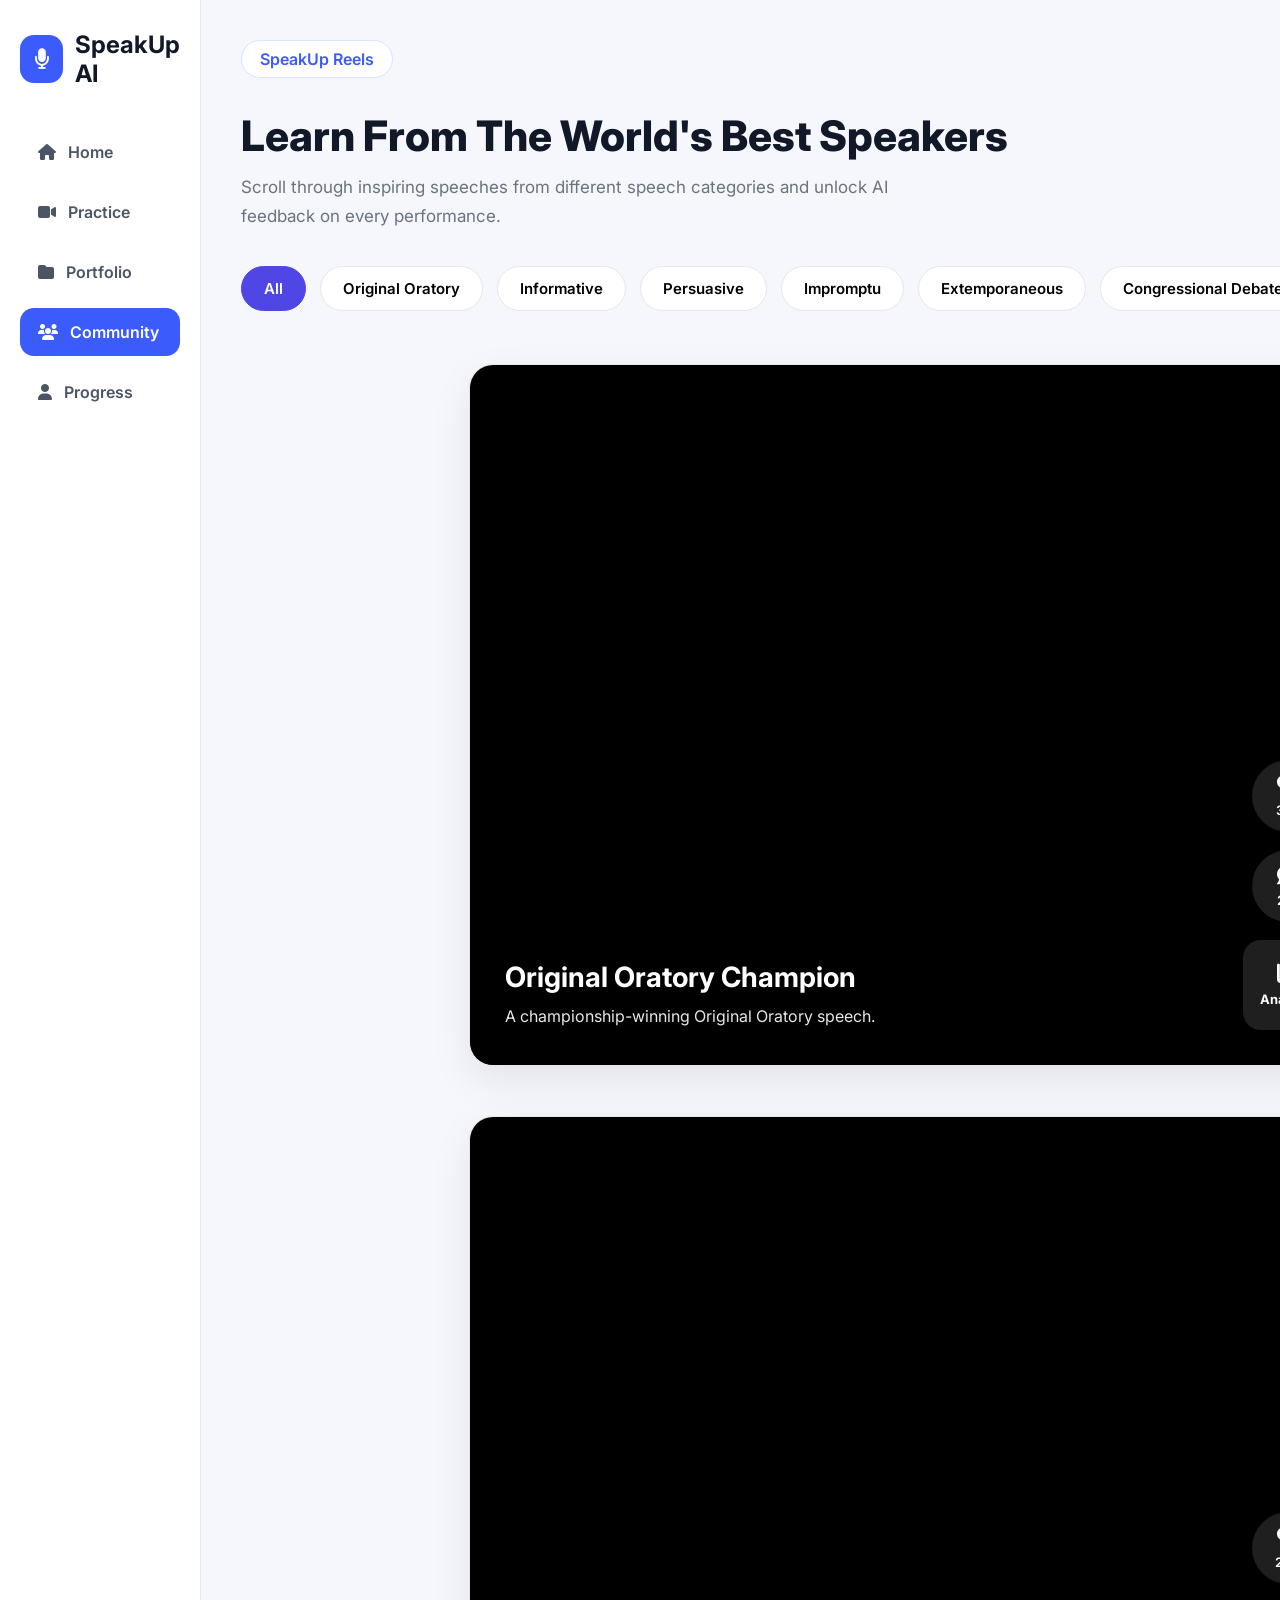
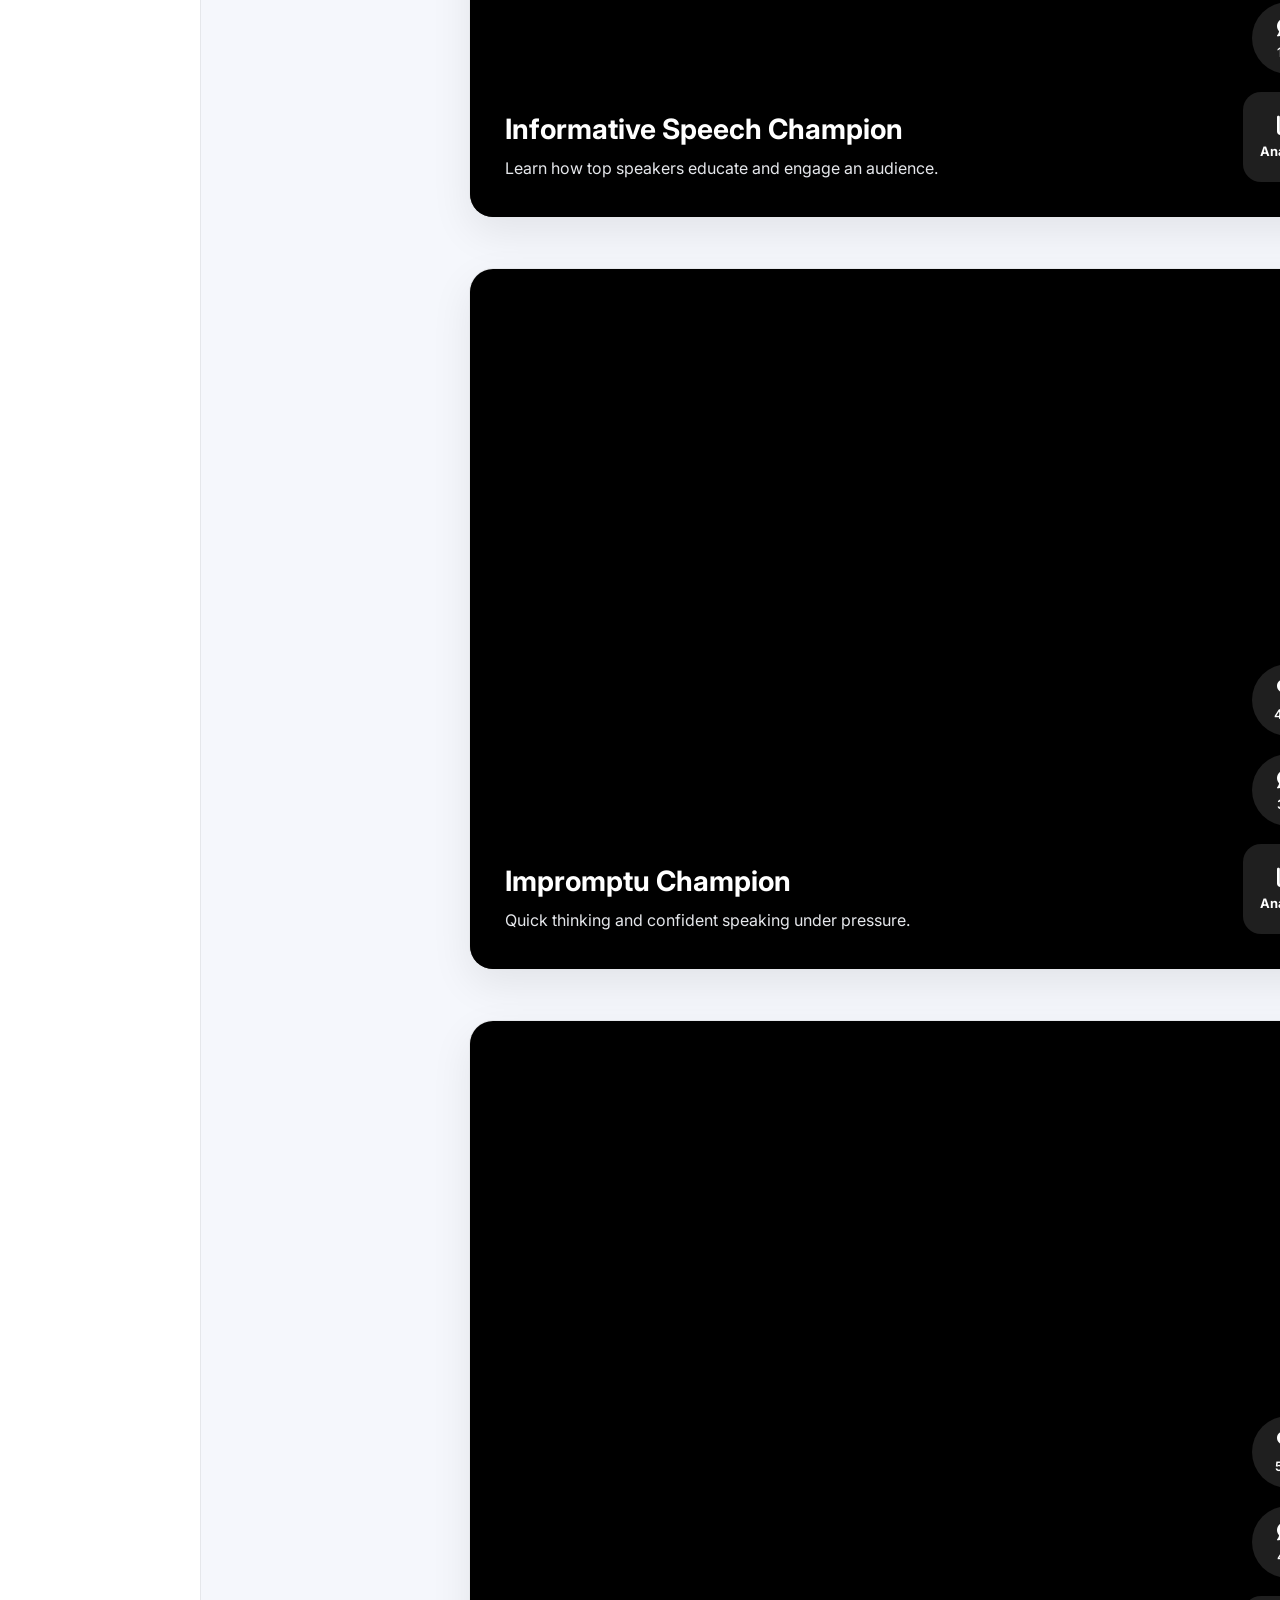
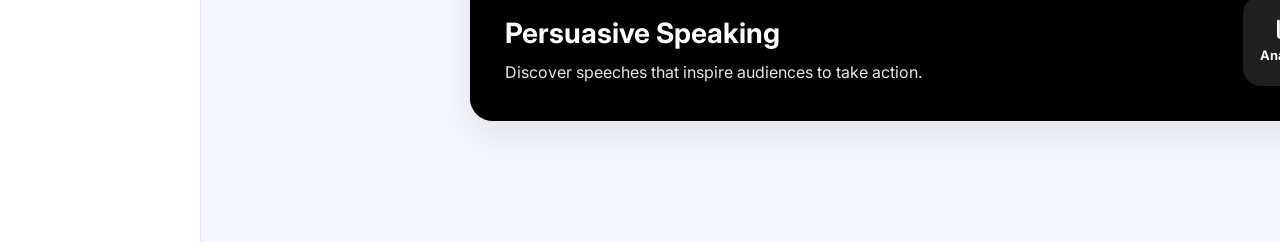
==== Frontend/html-files/community.html @ bd35ab22 "Update ImPromptu without large video files" ====
<!DOCTYPE html>
<html lang="en">

<head>

    <meta charset="UTF-8">

    <meta name="viewport"
          content="width=device-width, initial-scale=1.0">

    <title>SpeakUp AI | Community</title>

    <!-- Main CSS -->
    <link rel="stylesheet"
          href="../css files(Design)/style.css">

    <!-- Community CSS -->
    <link rel="stylesheet"
          href="../css files(Design)/community.css">

    <!-- Google Font -->
    <link href="https://fonts.googleapis.com/css2?family=Inter:wght@300;400;500;600;700;800&display=swap"
          rel="stylesheet">

    <!-- Font Awesome -->
    <link rel="stylesheet"
          href="https://cdnjs.cloudflare.com/ajax/libs/font-awesome/6.5.2/css/all.min.css">

</head>

<body>

<div class="container">

<!-- =====================================
SIDEBAR
===================================== -->

<aside class="sidebar">

    <div class="logo">

        <i class="fa-solid fa-microphone"></i>

        <h2>SpeakUp AI</h2>

    </div>

    <nav>

        <a href="index.html">

            <i class="fa-solid fa-house"></i>

            Home

        </a>

        <a href="practice.html">

            <i class="fa-solid fa-video"></i>

            Practice

        </a>

        <a href="portfolio.html">

            <i class="fa-solid fa-folder"></i>

            Portfolio

        </a>

        <a class="active"
           href="community.html">

            <i class="fa-solid fa-users"></i>

            Community

        </a>

        <a href="progress.html">

            <i class="fa-solid fa-user"></i>

            Progress

        </a>

    </nav>

</aside>

<!-- =====================================
MAIN CONTENT
===================================== -->

<main class="main">

<section class="community-header">

    <span class="badge">

        SpeakUp Reels

    </span>

    <h1>

        Learn From The World's Best Speakers

    </h1>

    <p>

        Scroll through inspiring speeches from different
        speech categories and unlock AI feedback on every
        performance.

    </p>

</section>

<!-- =====================================
CATEGORY BAR
===================================== -->

<div class="category-bar">

<button class="category active">

    All

</button>

<button class="category">

    Original Oratory

</button>

<button class="category">

    Informative

</button>

<button class="category">

    Persuasive

</button>

<button class="category">

    Impromptu

</button>

<button class="category">

    Extemporaneous

</button>

<button class="category">

    Congressional Debate

</button>

<button class="category">

    TED Talks

</button>

<button class="category">

    Toastmasters

</button>

</div>

<!-- =====================================
REELS CONTAINER
===================================== -->

<section class="reels-feed">

<!-- =====================================
REEL 1
===================================== -->

<div class="reel-card">

<div class="video-container">

<iframe

id="speechVideo"

src=""

title="Speech Video"

allowfullscreen>

</iframe>

</div>

<div class="reel-overlay">

<div class="speaker-info">

<h2>

Original Oratory Champion

</h2>

<p>

A championship-winning Original Oratory speech.

</p>

</div>

<div class="reel-actions">

<button class="action-btn">

<i class="fa-solid fa-heart"></i>

<span>3.1k</span>

</button>

<button class="action-btn">

<i class="fa-solid fa-comment"></i>

<span>241</span>

</button>

<button class="action-btn analysis-btn">

<i class="fa-solid fa-chart-line"></i>

Analysis

</button>

</div>

</div>

</div>

        <!-- =====================================
             REEL 2 - INFORMATIVE
        ====================================== -->

        <div class="reel-card">

            <div class="video-container">

                <iframe
                    src=""
                    title="Informative Speech"
                    allowfullscreen>
                </iframe>

            </div>

            <div class="reel-overlay">

                <div class="speaker-info">

                    <h2>Informative Speech Champion</h2>

                    <p>Learn how top speakers educate and engage an audience.</p>

                </div>

                <div class="reel-actions">

                    <button class="action-btn">
                        <i class="fa-solid fa-heart"></i>
                        <span>2.8k</span>
                    </button>

                    <button class="action-btn">
                        <i class="fa-solid fa-comment"></i>
                        <span>198</span>
                    </button>

                    <button class="action-btn analysis-btn">
                        <i class="fa-solid fa-chart-line"></i>
                        Analysis
                    </button>

                </div>

            </div>

        </div>



        <!-- =====================================
             REEL 3 - IMPROMPTU
        ====================================== -->

        <div class="reel-card">

            <div class="video-container">

                <iframe
                    src=""
                    title="Impromptu Speech"
                    allowfullscreen>
                </iframe>

            </div>

            <div class="reel-overlay">

                <div class="speaker-info">

                    <h2>Impromptu Champion</h2>

                    <p>Quick thinking and confident speaking under pressure.</p>

                </div>

                <div class="reel-actions">

                    <button class="action-btn">
                        <i class="fa-solid fa-heart"></i>
                        <span>4.4k</span>
                    </button>

                    <button class="action-btn">
                        <i class="fa-solid fa-comment"></i>
                        <span>327</span>
                    </button>

                    <button class="action-btn analysis-btn">
                        <i class="fa-solid fa-chart-line"></i>
                        Analysis
                    </button>

                </div>

            </div>

        </div>



        <!-- =====================================
             REEL 4 - PERSUASIVE
        ====================================== -->

        <div class="reel-card">

            <div class="video-container">

                <iframe
                    src=""
                    title="Persuasive Speech"
                    allowfullscreen>
                </iframe>

            </div>

            <div class="reel-overlay">

                <div class="speaker-info">

                    <h2>Persuasive Speaking</h2>

                    <p>Discover speeches that inspire audiences to take action.</p>

                </div>

                <div class="reel-actions">

                    <button class="action-btn">
                        <i class="fa-solid fa-heart"></i>
                        <span>5.7k</span>
                    </button>

                    <button class="action-btn">
                        <i class="fa-solid fa-comment"></i>
                        <span>412</span>
                    </button>

                    <button class="action-btn analysis-btn">
                        <i class="fa-solid fa-chart-line"></i>
                        Analysis
                    </button>

                </div>

            </div>

        </div>

    </section>



    <!-- =====================================
         AI ANALYSIS MODAL
    ====================================== -->

    <div class="analysis-modal" id="analysisModal">

        <div class="analysis-content">

            <span class="close-analysis">

                <i class="fa-solid fa-xmark"></i>

            </span>

            <h2>AI Speech Analysis</h2>

            <div class="analysis-score">

                <h1>94</h1>

                <span>/100</span>

            </div>

            <div class="analysis-grid">

                <div class="analysis-box">

                    <h3>Eye Contact</h3>

                    <span>96%</span>

                </div>

                <div class="analysis-box">

                    <h3>Confidence</h3>

                    <span>95%</span>

                </div>

                <div class="analysis-box">

                    <h3>Voice Clarity</h3>

                    <span>97%</span>

                </div>

                <div class="analysis-box">

                    <h3>Speaking Pace</h3>

                    <span>89%</span>

                </div>

                <div class="analysis-box">

                    <h3>Body Language</h3>

                    <span>93%</span>

                </div>

                <div class="analysis-box">

                    <h3>Organization</h3>

                    <span>98%</span>

                </div>

            </div>

            <div class="analysis-feedback">

                <h3>AI Suggestions</h3>

                <ul>

                    <li>✅ Excellent opening that immediately grabs attention.</li>

                    <li>✅ Strong confidence throughout the speech.</li>

                    <li>⚠ Slow down slightly during transitions.</li>

                    <li>⚠ Hold eye contact longer before changing slides.</li>

                    <li>⭐ Outstanding conclusion and memorable closing statement.</li>

                </ul>

            </div>

        </div>

    </div>

</main>

</div>

<script src="../js files (Functionality)/community.js"></script>

</body>
</html>
---- Frontend/css files(Design)/style.css ----
/* ===========================
   Google Font
=========================== */

*{
    margin:0;
    padding:0;
    box-sizing:border-box;
    font-family:'Inter',sans-serif;
}

body{
    background:#f5f7fc;
    color:#111827;
}

/* ===========================
   Layout
=========================== */

.container{
    display:flex;
    min-height:100vh;
}

/* ===========================
   Sidebar
=========================== */

.sidebar{
    width:250px;
    background:#ffffff;
    border-right:1px solid #e5e7eb;
    padding:30px 20px;
    display:flex;
    flex-direction:column;
}

.logo{
    display:flex;
    align-items:center;
    gap:12px;
    margin-bottom:40px;
}

.logo i{
    background:#3b5bfd;
    color:white;
    padding:14px;
    border-radius:14px;
    font-size:20px;
}

.logo h2{
    font-size:24px;
}

.sidebar nav{
    display:flex;
    flex-direction:column;
    gap:12px;
}

.sidebar nav a{
    text-decoration:none;
    color:#4b5563;
    padding:14px 18px;
    border-radius:14px;
    display:flex;
    align-items:center;
    gap:12px;
    transition:.3s;
    font-weight:600;
}

.sidebar nav a:hover{
    background:#edf2ff;
    color:#3b5bfd;
}

.sidebar .active{
    background:#3b5bfd;
    color:white;
}

/* ===========================
   Main
=========================== */

.main{
    flex:1;
    padding:40px;
}

/* ===========================
   Hero
=========================== */

.hero{

    background:linear-gradient(
        135deg,
        #eef4ff,
        #ffffff
    );

    padding:45px;
    border-radius:22px;
    margin-bottom:35px;
}

.badge{

    display:inline-block;

    padding:8px 18px;

    border-radius:30px;

    background:white;

    color:#3b5bfd;

    font-weight:600;

    margin-bottom:18px;

    border:1px solid #dbe4ff;
}

.hero h1{

    font-size:52px;

    margin-bottom:18px;
}

.hero p{

    color:#6b7280;

    max-width:650px;

    line-height:1.7;

    margin-bottom:30px;
}

/* ===========================
   Buttons
=========================== */

.primary-btn{

    background:#3b5bfd;

    color:white;

    border:none;

    padding:15px 28px;

    border-radius:14px;

    font-size:16px;

    font-weight:600;

    cursor:pointer;

    transition:.3s;
}

.primary-btn:hover{

    background:#2447ee;

    transform:translateY(-2px);

    box-shadow:0 15px 35px rgba(59,91,253,.25);

}

/* ===========================
   Statistics
=========================== */

.stats{

    display:grid;

    grid-template-columns:repeat(4,1fr);

    gap:25px;

    margin-bottom:40px;
}

.card{

    background:white;

    border-radius:18px;

    padding:30px;

    box-shadow:0 8px 20px rgba(0,0,0,.05);

    transition:.3s;
}

.card:hover{

    transform:translateY(-5px);

    box-shadow:0 20px 40px rgba(0,0,0,.08);
}

.card i{

    font-size:26px;

    color:#3b5bfd;

    margin-bottom:15px;
}

.card h2{

    font-size:36px;

    margin-bottom:6px;
}

.card p{

    color:#6b7280;
}

/* ===========================
   Section Titles
=========================== */

.section-title{

    margin-bottom:22px;

    font-size:30px;
}

/* ===========================
   Quick Actions
=========================== */

.actions{

    display:grid;

    grid-template-columns:repeat(3,1fr);

    gap:25px;

    margin-bottom:40px;
}

.action-card{

    background:white;

    padding:30px;

    border-radius:18px;

    box-shadow:0 8px 20px rgba(0,0,0,.05);

    transition:.3s;

    cursor:pointer;
}

.action-card:hover{

    transform:translateY(-5px);

    box-shadow:0 20px 40px rgba(0,0,0,.08);
}

.action-card i{

    width:60px;

    height:60px;

    background:#edf2ff;

    color:#3b5bfd;

    border-radius:16px;

    display:flex;

    justify-content:center;

    align-items:center;

    font-size:26px;

    margin-bottom:20px;
}

.action-card h3{

    margin-bottom:10px;
}

.action-card p{

    color:#6b7280;

    line-height:1.6;
}

/* ===========================
   Bottom Grid
=========================== */

.progress{

    display:grid;

    grid-template-columns:2fr 1fr;

    gap:25px;
}

.large-card{

    background:white;

    border-radius:18px;

    padding:30px;

    box-shadow:0 8px 20px rgba(0,0,0,.05);
}

.large-card h2{

    margin-bottom:25px;
}

.chart-placeholder{

    height:300px;

    border:2px dashed #cbd5e1;

    border-radius:15px;

    display:flex;

    justify-content:center;

    align-items:center;

    color:#94a3b8;

    font-size:22px;
}

.large-card ul{

    list-style:none;

    margin-bottom:25px;
}

.large-card ul li{

    margin-bottom:15px;

    font-size:17px;
}

/* ===========================
   Responsive
=========================== */

@media(max-width:1100px){

.stats{

grid-template-columns:repeat(2,1fr);

}

.actions{

grid-template-columns:1fr;

}

.progress{

grid-template-columns:1fr;

}

}

@media(max-width:800px){

.container{

flex-direction:column;

}

.sidebar{

width:100%;

}

.main{

padding:20px;

}

.hero h1{

font-size:38px;

}

.stats{

grid-template-columns:1fr;

}

}
---- Frontend/css files(Design)/community.css ----
/* ==========================================================
   SPEAKUP AI
   COMMUNITY PAGE
   PART 1
========================================================== */


/* ==========================================
   COMMUNITY HEADER
========================================== */

.community-header{

    margin-bottom:35px;

}

.community-header h1{

    font-size:42px;

    font-weight:800;

    color:#111827;

    margin-top:14px;

}

.community-header p{

    max-width:700px;

    margin-top:12px;

    color:#6b7280;

    font-size:17px;

    line-height:1.7;

}



/* ==========================================
   CATEGORY BAR
========================================== */

.category-bar{

    display:flex;

    gap:14px;

    overflow-x:auto;

    padding-bottom:18px;

    margin-bottom:35px;

    scrollbar-width:none;

}

.category-bar::-webkit-scrollbar{

    display:none;

}

.category{

    border:none;

    background:white;

    border:1px solid #e5e7eb;

    padding:12px 22px;

    border-radius:999px;

    cursor:pointer;

    white-space:nowrap;

    font-size:15px;

    font-weight:600;

    transition:.25s;

}

.category:hover{

    background:#eef2ff;

    color:#4f46e5;

    border-color:#4f46e5;

}

.category.active{

    background:#4f46e5;

    color:white;

    border-color:#4f46e5;

}



/* ==========================================
   REELS FEED
========================================== */

.reels-feed{

    display:flex;

    flex-direction:column;

    align-items:center;

    gap:50px;

    padding-bottom:80px;

}



/* ==========================================
   REEL CARD
========================================== */

.reel-card{

    position:relative;

    width:100%;

    max-width:900px;

    background:white;

    border-radius:24px;

    overflow:hidden;

    border:1px solid #e5e7eb;

    box-shadow:0 15px 40px rgba(0,0,0,.08);

    transition:.3s;

}

.reel-card:hover{

    transform:translateY(-6px);

    box-shadow:0 25px 55px rgba(0,0,0,.12);

}



/* ==========================================
   VIDEO CONTAINER
========================================== */

.video-container{

    position:relative;

    width:100%;

    height:700px;

    background:#000;

}

.video-container iframe{

    width:100%;

    height:100%;

    border:none;

}



/* ==========================================
   OVERLAY
========================================== */

.reel-overlay{

    position:absolute;

    left:0;

    right:0;

    bottom:0;

    display:flex;

    justify-content:space-between;

    align-items:flex-end;

    padding:35px;

    background:linear-gradient(

        transparent,

        rgba(0,0,0,.82)

    );

}



/* ==========================================
   SPEAKER INFO
========================================== */

.speaker-info{

    color:white;

    max-width:70%;

}

.speaker-info h2{

    font-size:28px;

    font-weight:700;

    margin-bottom:10px;

}

.speaker-info p{

    color:#e5e7eb;

    line-height:1.6;

    font-size:16px;

}



/* ==========================================
   ACTION BUTTONS
========================================== */

.reel-actions{

    display:flex;

    flex-direction:column;

    gap:18px;

    align-items:center;

}

.action-btn{

    width:72px;

    height:72px;

    border:none;

    border-radius:50%;

    background:rgba(255,255,255,.12);

    backdrop-filter:blur(12px);

    color:white;

    cursor:pointer;

    display:flex;

    flex-direction:column;

    justify-content:center;

    align-items:center;

    gap:6px;

    transition:.25s;

}

.action-btn i{

    font-size:22px;

}

.action-btn span{

    font-size:13px;

    font-weight:600;

}

.action-btn:hover{

    transform:scale(1.08);

    background:#4f46e5;

}



/* ==========================================
   ANALYSIS BUTTON
========================================== */

.analysis-btn{

    width:90px;

    height:90px;

    border-radius:18px;

    font-size:13px;

    font-weight:700;

    padding:10px;

}

/* ==========================================================
   SPEAKUP AI
   COMMUNITY PAGE
   PART 2
========================================================== */


/* ==========================================
   AI ANALYSIS MODAL
========================================== */

.analysis-modal{

    position:fixed;

    inset:0;

    background:rgba(0,0,0,.65);

    display:flex;

    justify-content:center;

    align-items:center;

    visibility:hidden;

    opacity:0;

    transition:.3s;

    z-index:999;

}

.analysis-modal.show{

    visibility:visible;

    opacity:1;

}



/* ==========================================
   MODAL CONTENT
========================================== */

.analysis-content{

    width:90%;

    max-width:850px;

    background:white;

    border-radius:24px;

    padding:35px;

    position:relative;

    animation:modalPop .3s ease;

    box-shadow:0 30px 60px rgba(0,0,0,.25);

}



/* ==========================================
   CLOSE BUTTON
========================================== */

.close-analysis{

    position:absolute;

    top:20px;

    right:25px;

    font-size:28px;

    cursor:pointer;

    color:#6b7280;

    transition:.25s;

}

.close-analysis:hover{

    color:#ef4444;

    transform:rotate(90deg);

}



/* ==========================================
   SCORE
========================================== */

.analysis-score{

    text-align:center;

    margin:30px 0;

}

.analysis-score h1{

    font-size:72px;

    color:#4f46e5;

    font-weight:800;

    line-height:1;

}

.analysis-score span{

    font-size:24px;

    color:#6b7280;

}



/* ==========================================
   ANALYSIS GRID
========================================== */

.analysis-grid{

    display:grid;

    grid-template-columns:repeat(3,1fr);

    gap:18px;

    margin-top:35px;

}

.analysis-box{

    background:#f8fafc;

    border:1px solid #e5e7eb;

    border-radius:18px;

    padding:24px;

    text-align:center;

    transition:.25s;

}

.analysis-box:hover{

    transform:translateY(-5px);

    background:#eef2ff;

}

.analysis-box h3{

    color:#374151;

    margin-bottom:12px;

    font-size:17px;

}

.analysis-box span{

    font-size:30px;

    font-weight:700;

    color:#4f46e5;

}



/* ==========================================
   FEEDBACK
========================================== */

.analysis-feedback{

    margin-top:35px;

}

.analysis-feedback h3{

    margin-bottom:16px;

    color:#111827;

}

.analysis-feedback ul{

    list-style:none;

    display:flex;

    flex-direction:column;

    gap:12px;

}

.analysis-feedback li{

    padding:14px 18px;

    background:#f9fafb;

    border-left:5px solid #4f46e5;

    border-radius:10px;

    color:#374151;

}



/* ==========================================
   REELS SCROLL SNAP
========================================== */

.reels-feed{

    scroll-snap-type:y mandatory;

}

.reel-card{

    scroll-snap-align:start;

}



/* ==========================================
   VIDEO HOVER
========================================== */

.video-container{

    overflow:hidden;

}

.video-container iframe{

    transition:.35s;

}

.reel-card:hover iframe{

    transform:scale(1.02);

}



/* ==========================================
   CUSTOM SCROLLBAR
========================================== */

::-webkit-scrollbar{

    width:10px;

}

::-webkit-scrollbar-thumb{

    background:#c7d2fe;

    border-radius:999px;

}

::-webkit-scrollbar-thumb:hover{

    background:#818cf8;

}



/* ==========================================
   MODAL ANIMATION
========================================== */

@keyframes modalPop{

    from{

        opacity:0;

        transform:scale(.92);

    }

    to{

        opacity:1;

        transform:scale(1);

    }

}



/* ==========================================
   REEL ANIMATION
========================================== */

@keyframes reelFade{

    from{

        opacity:0;

        transform:translateY(40px);

    }

    to{

        opacity:1;

        transform:translateY(0);

    }

}

.reel-card{

    animation:reelFade .55s ease;

}



/* ==========================================
   RESPONSIVE
========================================== */

@media(max-width:1000px){

    .video-container{

        height:600px;

    }

}

@media(max-width:768px){

    .video-container{

        height:500px;

    }

    .reel-overlay{

        flex-direction:column;

        align-items:flex-start;

        gap:20px;

    }

    .speaker-info{

        max-width:100%;

    }

    .reel-actions{

        flex-direction:row;

    }

    .analysis-grid{

        grid-template-columns:repeat(2,1fr);

    }

}

@media(max-width:500px){

    .community-header h1{

        font-size:32px;

    }

    .video-container{

        height:420px;

    }

    .analysis-grid{

        grid-template-columns:1fr;

    }

    .analysis-content{

        padding:25px;

    }

    .analysis-score h1{

        font-size:56px;

    }

}
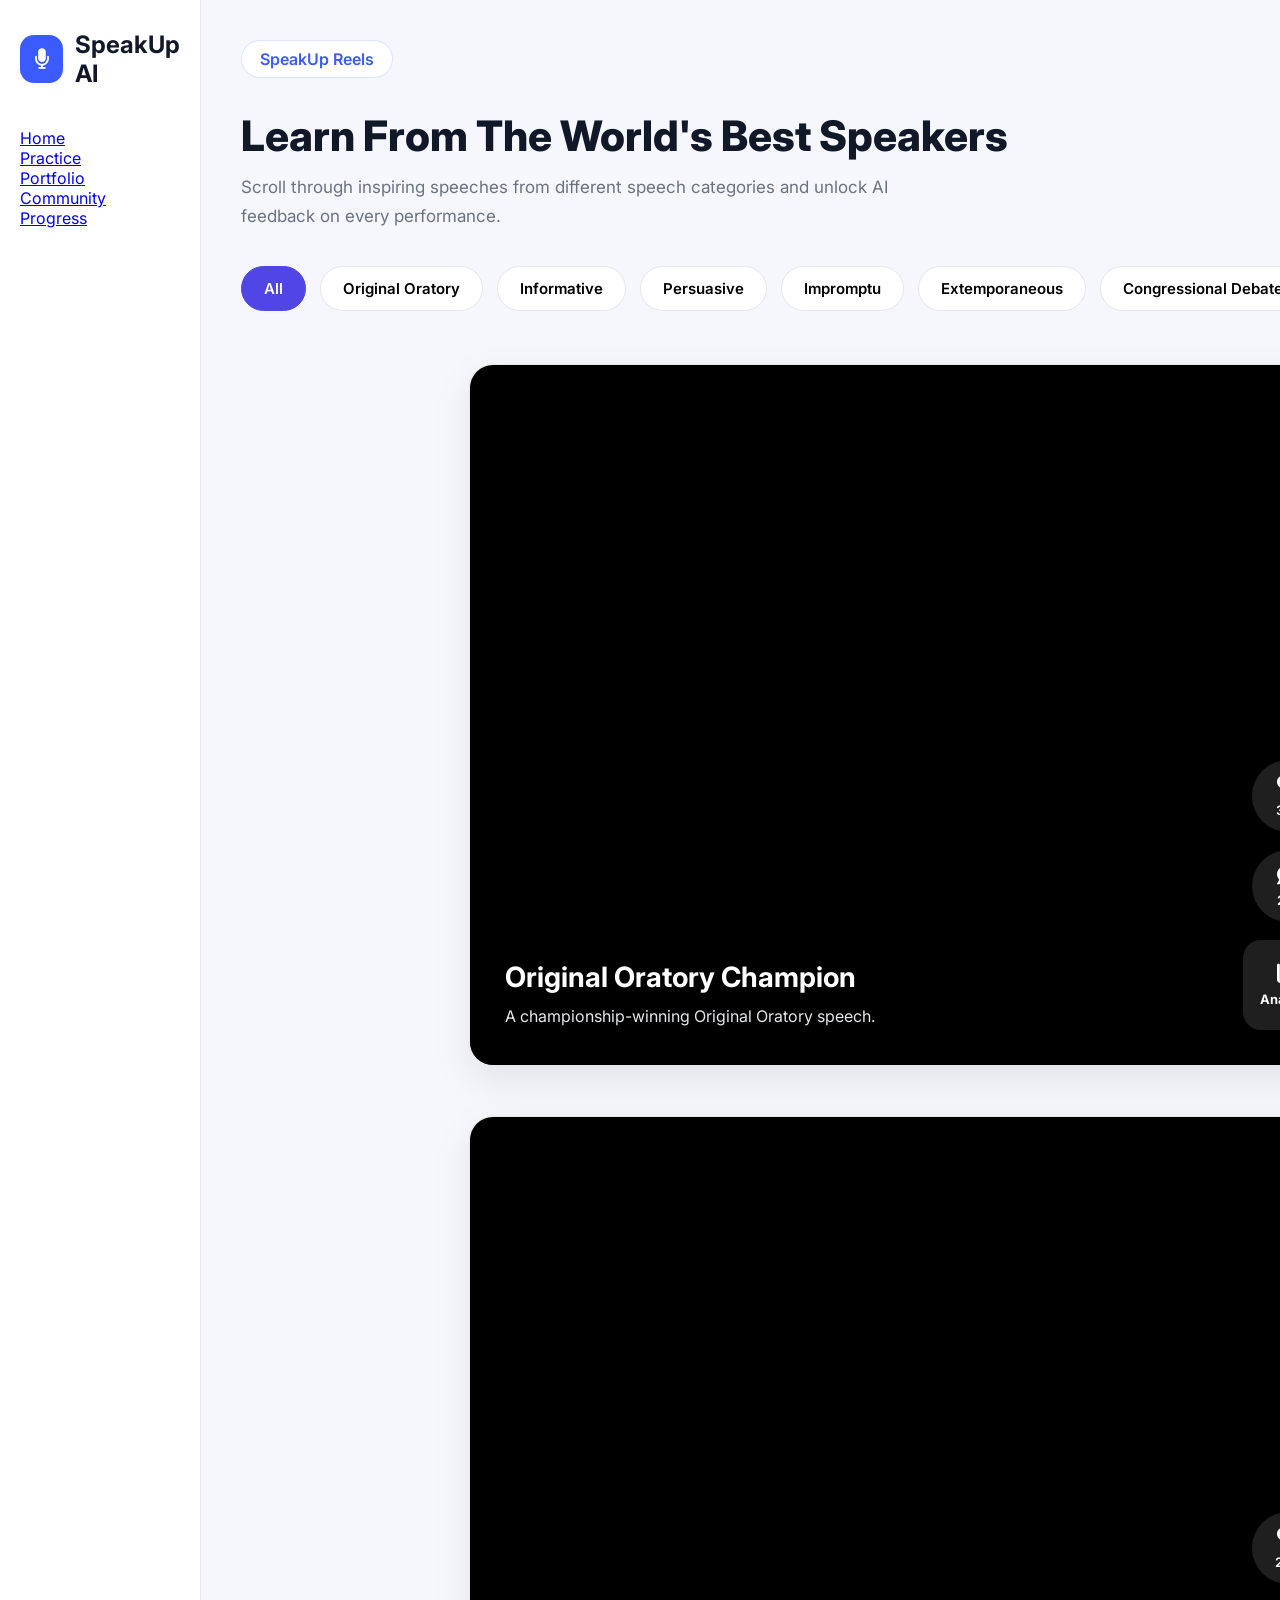
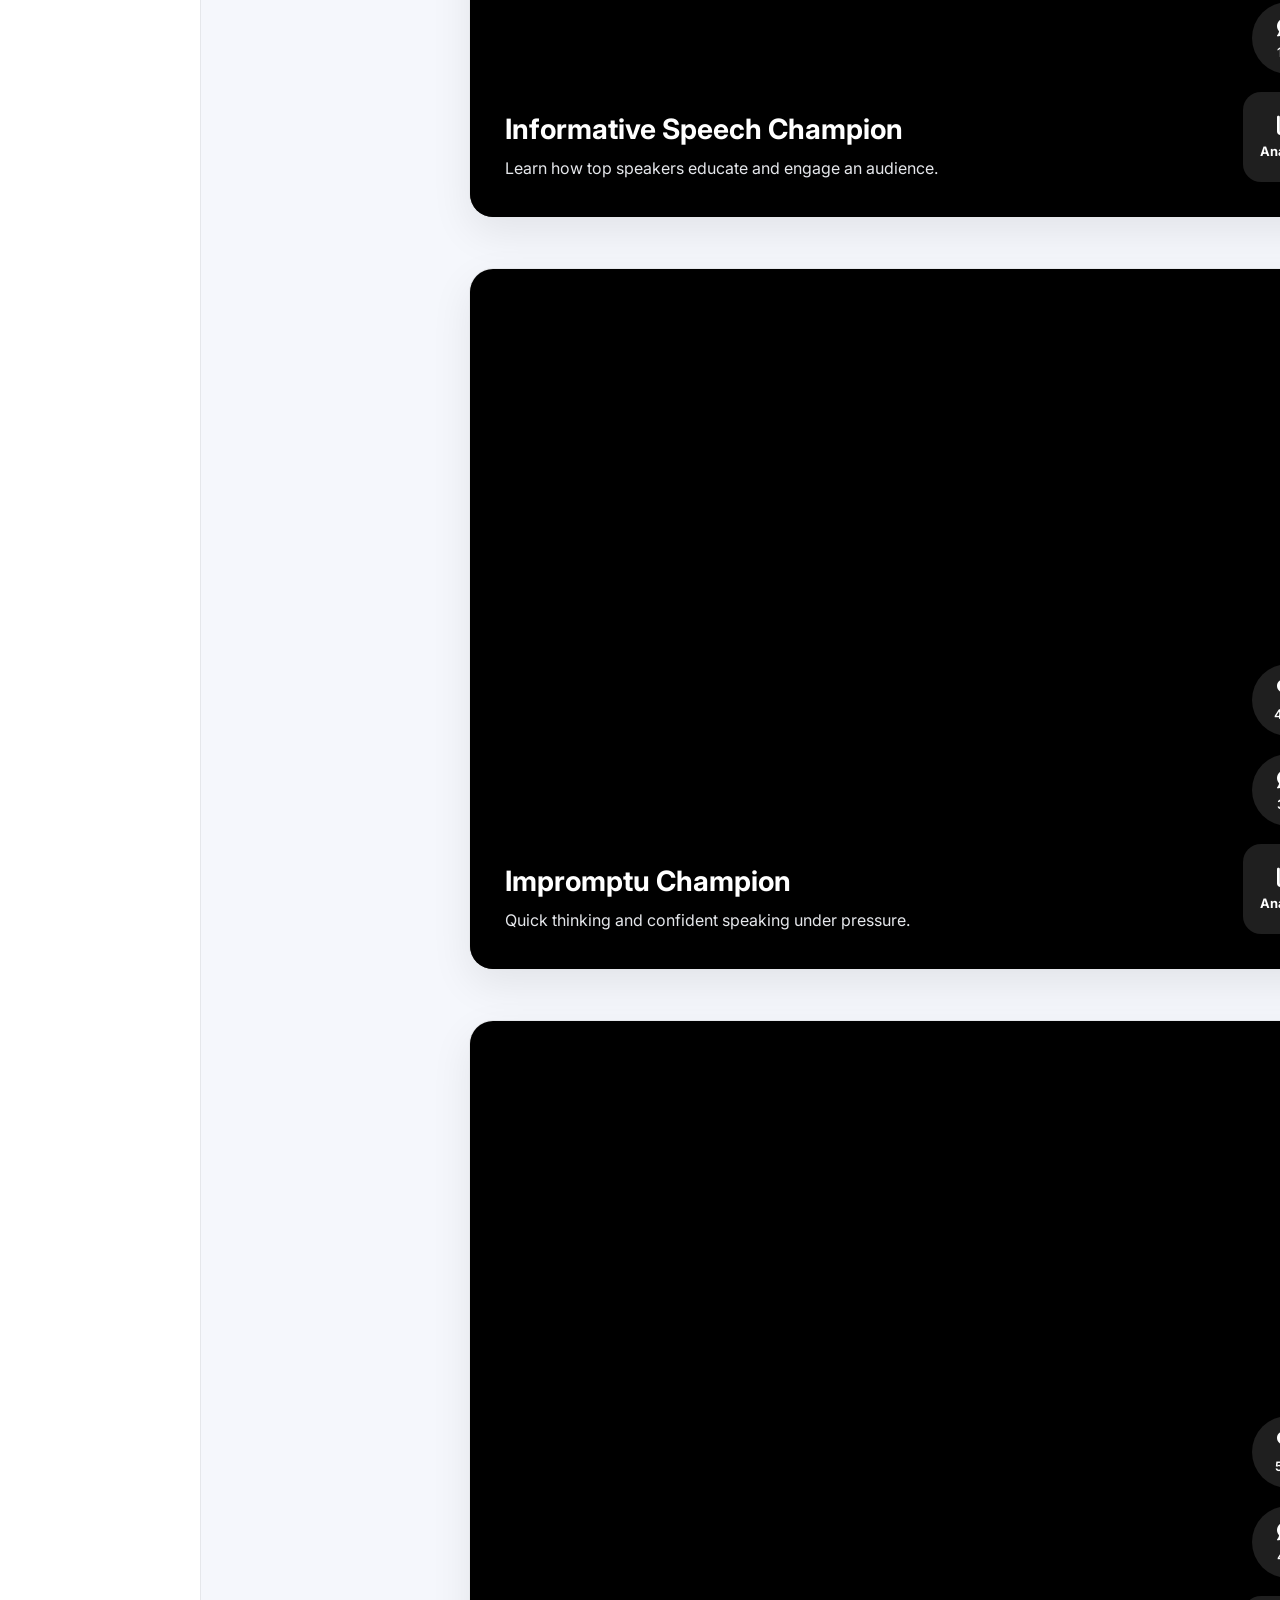
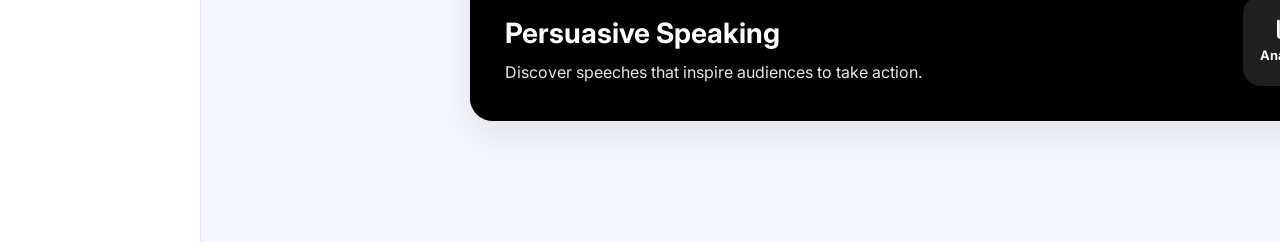
==== commit e595df9c: "Fix routes after renaming HTML folder" ====
--- a/Frontend/html-files/community.html
+++ b/Frontend/html-files/community.html
@@ -46,48 +46,11 @@
 
     </div>
 
-    <nav>
-
-        <a href="index.html">
-
-            <i class="fa-solid fa-house"></i>
-
-            Home
-
-        </a>
-
-        <a href="practice.html">
-
-            <i class="fa-solid fa-video"></i>
-
-            Practice
-
-        </a>
-
-        <a href="portfolio.html">
-
-            <i class="fa-solid fa-folder"></i>
-
-            Portfolio
-
-        </a>
-
-        <a class="active"
-           href="community.html">
-
-            <i class="fa-solid fa-users"></i>
-
-            Community
-
-        </a>
-
-        <a href="progress.html">
-
-            <i class="fa-solid fa-user"></i>
-
-            Progress
-
-        </a>
+   <a href="/">Home</a>
+<a href="/practice">Practice</a>
+<a href="/portfolio">Portfolio</a>
+<a href="/community">Community</a>
+<a href="/progress">Progress</a>
 
     </nav>
 
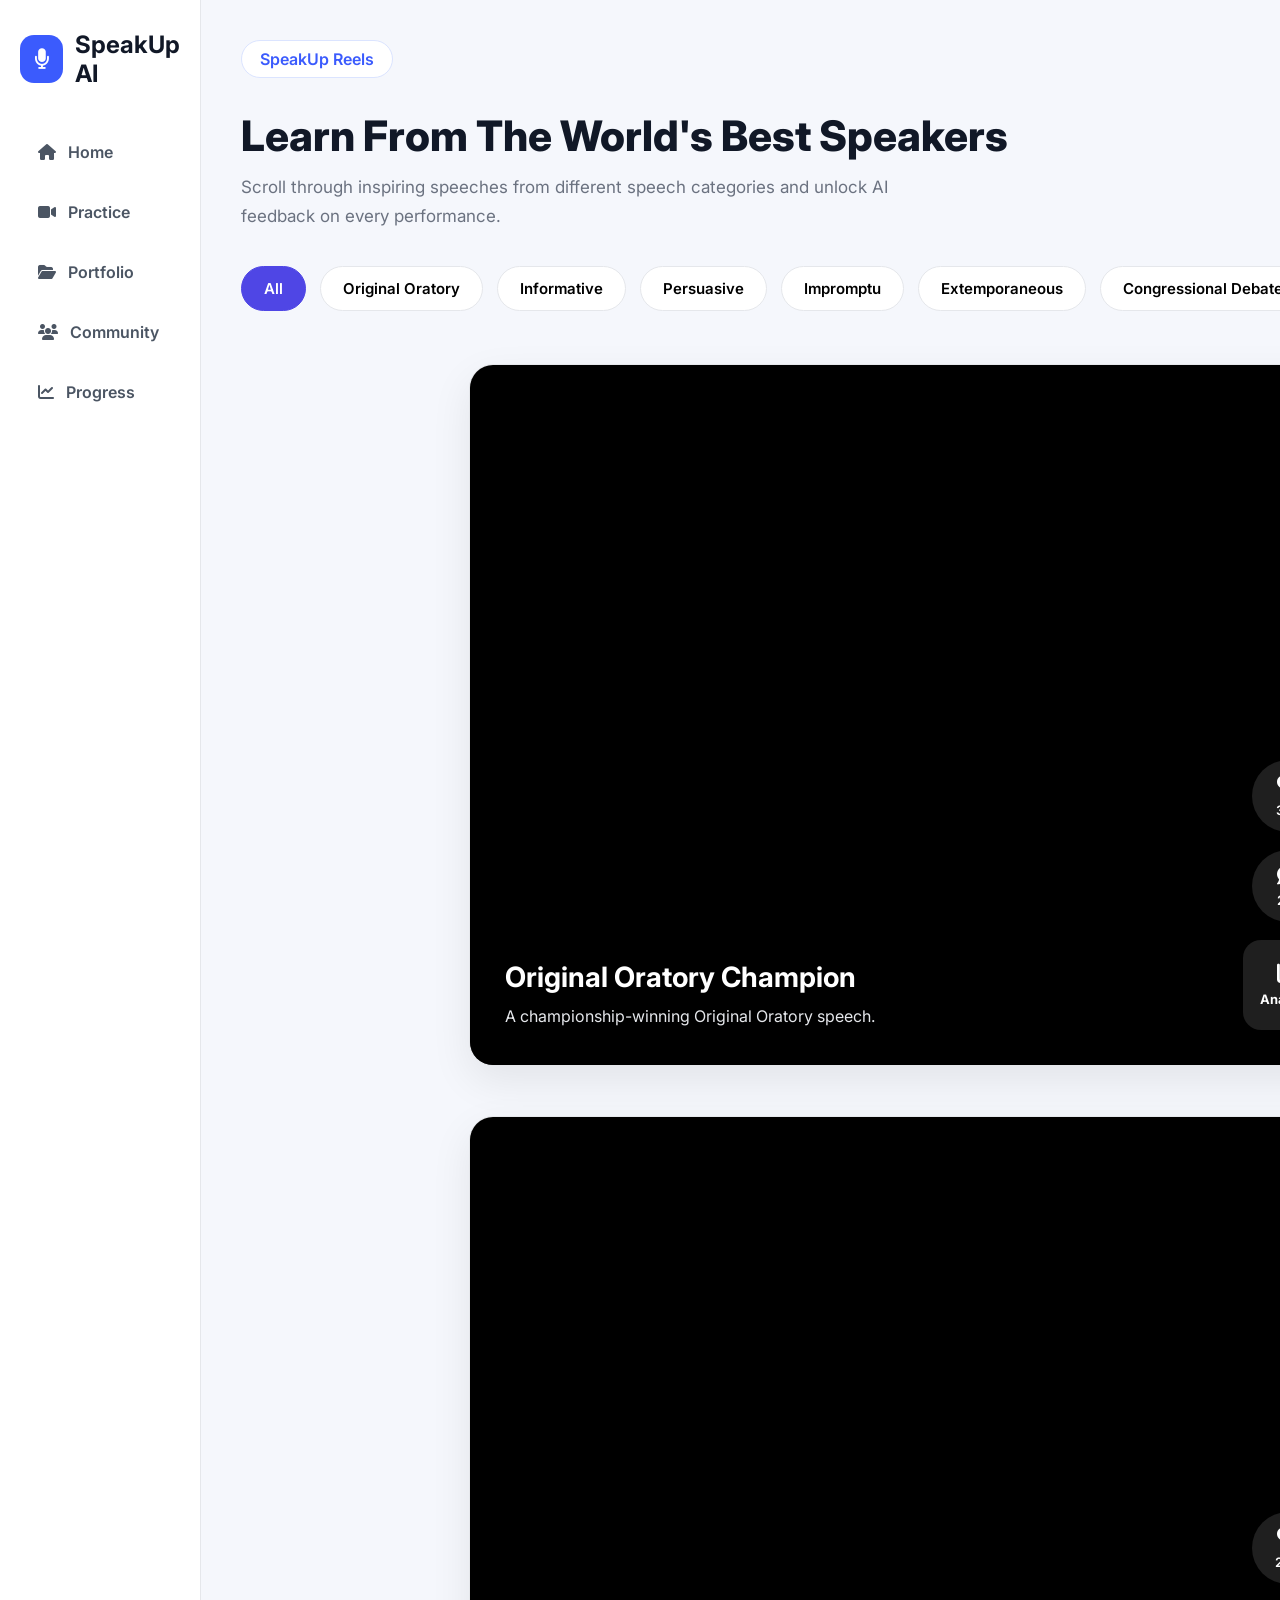
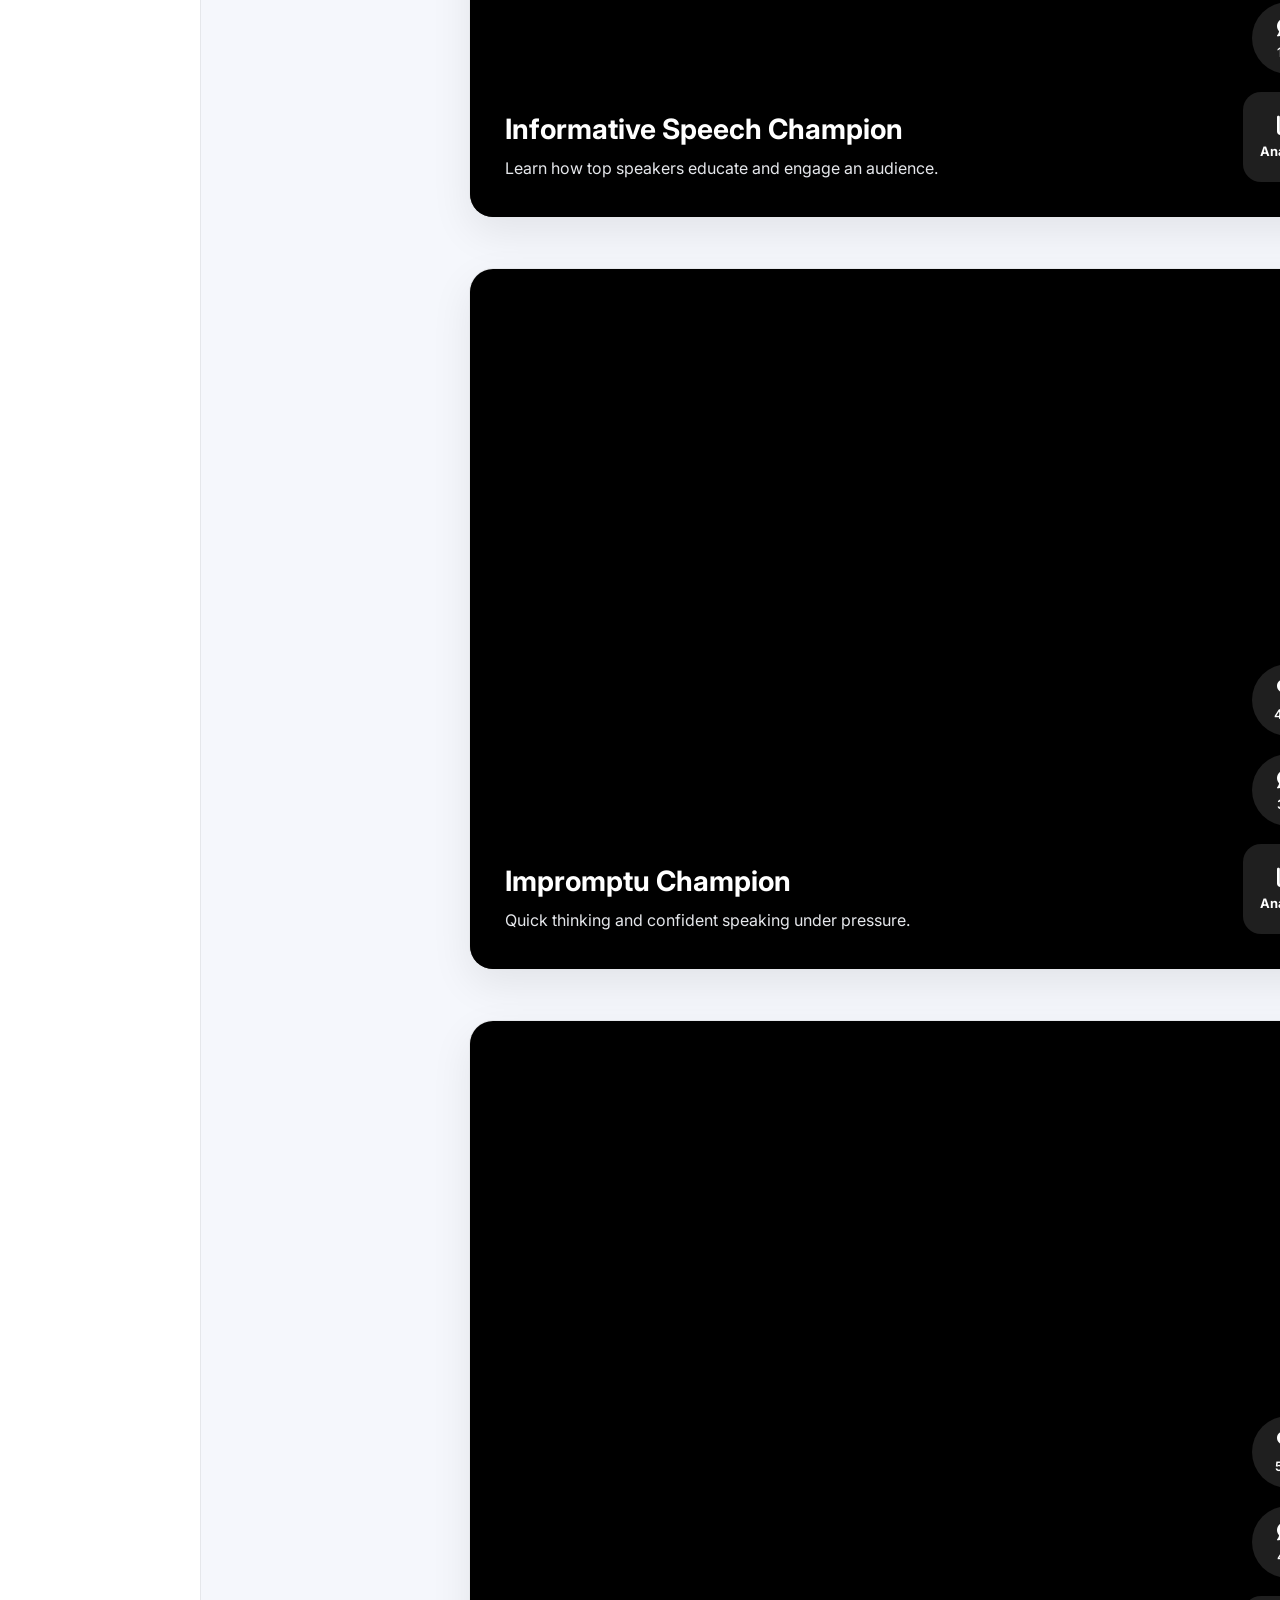
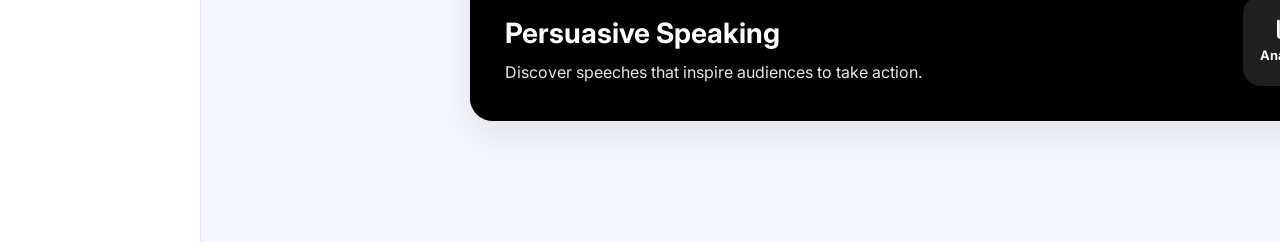
==== commit 4728004b: "Fix navigation routes for Vercel" ====
--- a/Frontend/html-files/community.html
+++ b/Frontend/html-files/community.html
@@ -46,13 +46,34 @@
 
     </div>
 
-   <a href="/">Home</a>
-<a href="/practice">Practice</a>
-<a href="/portfolio">Portfolio</a>
-<a href="/community">Community</a>
-<a href="/progress">Progress</a>
-
-    </nav>
+<nav>
+
+    <a href="/">
+        <i class="fa-solid fa-house"></i>
+        <span>Home</span>
+    </a>
+
+    <a href="/practice">
+        <i class="fa-solid fa-video"></i>
+        <span>Practice</span>
+    </a>
+
+    <a href="/portfolio">
+        <i class="fa-solid fa-folder-open"></i>
+        <span>Portfolio</span>
+    </a>
+
+    <a href="/community">
+        <i class="fa-solid fa-users"></i>
+        <span>Community</span>
+    </a>
+
+    <a href="/progress">
+        <i class="fa-solid fa-chart-line"></i>
+        <span>Progress</span>
+    </a>
+
+</nav>
 
 </aside>
 
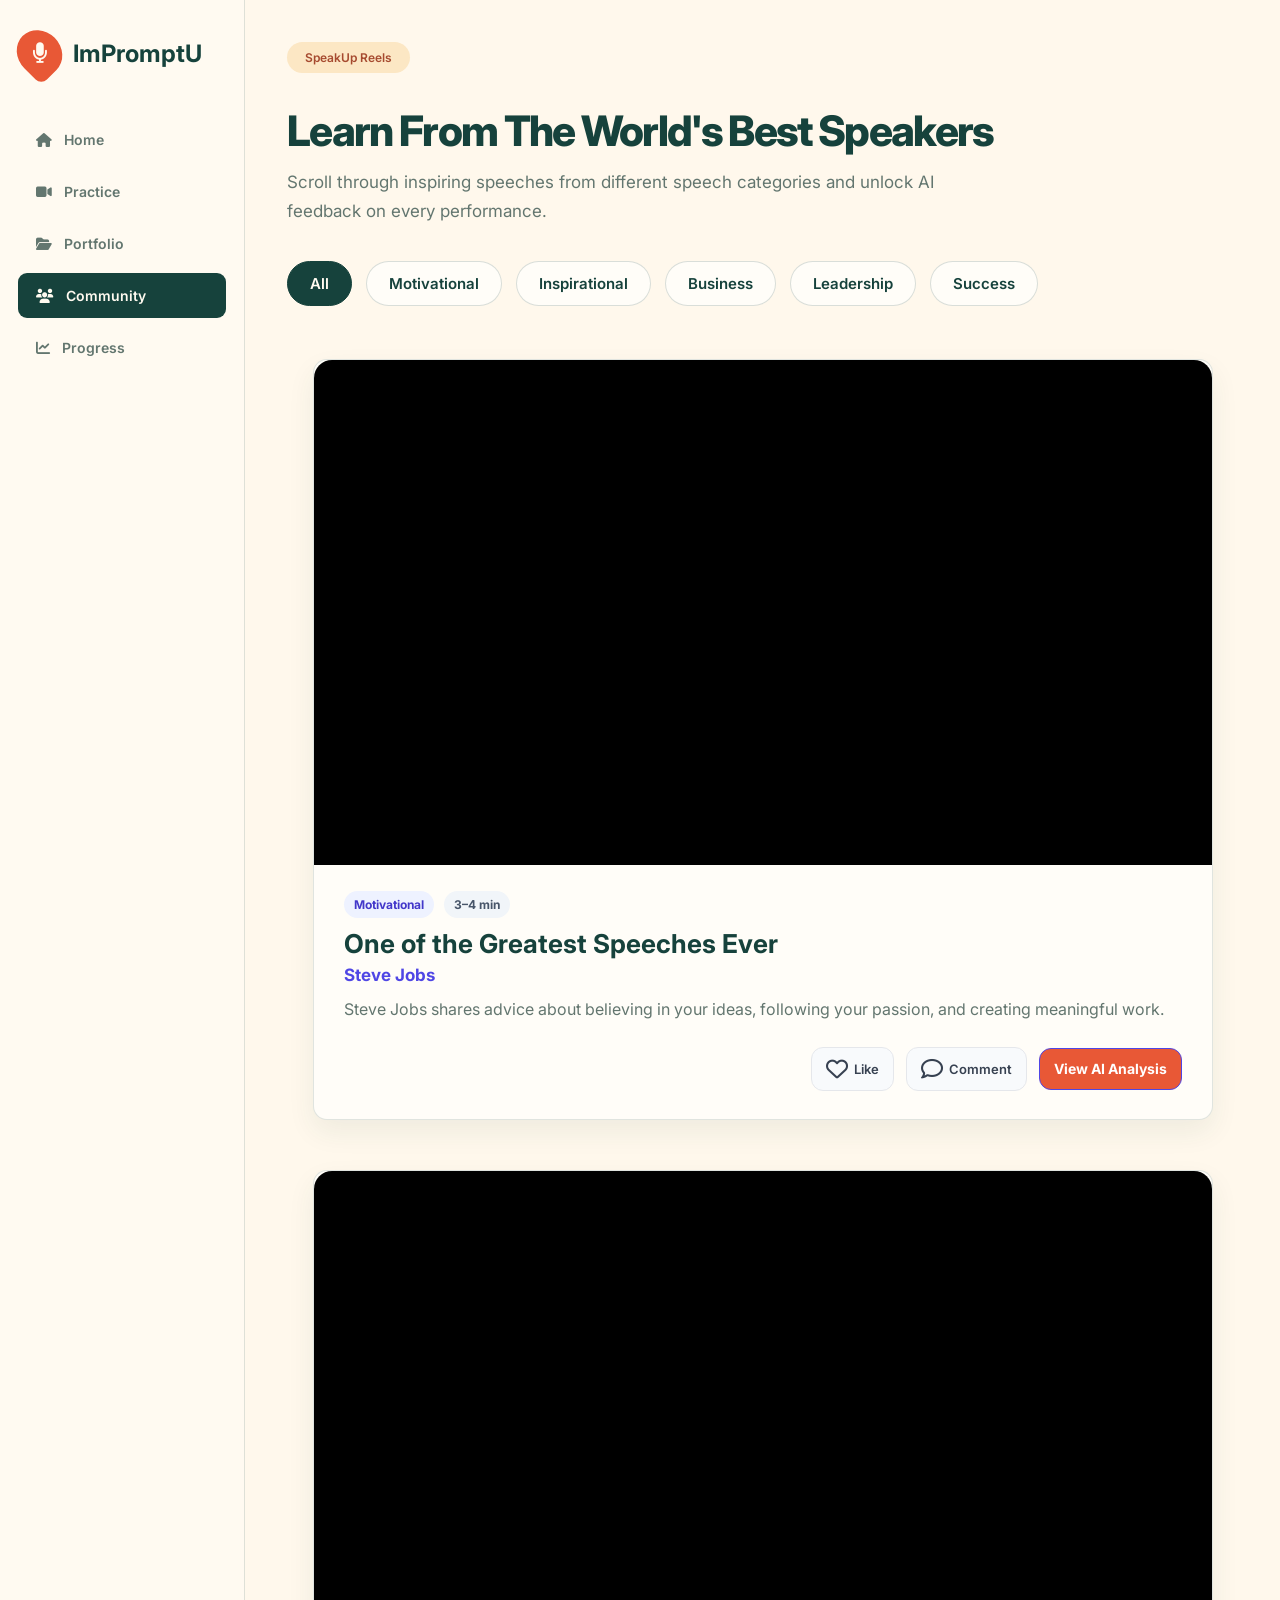
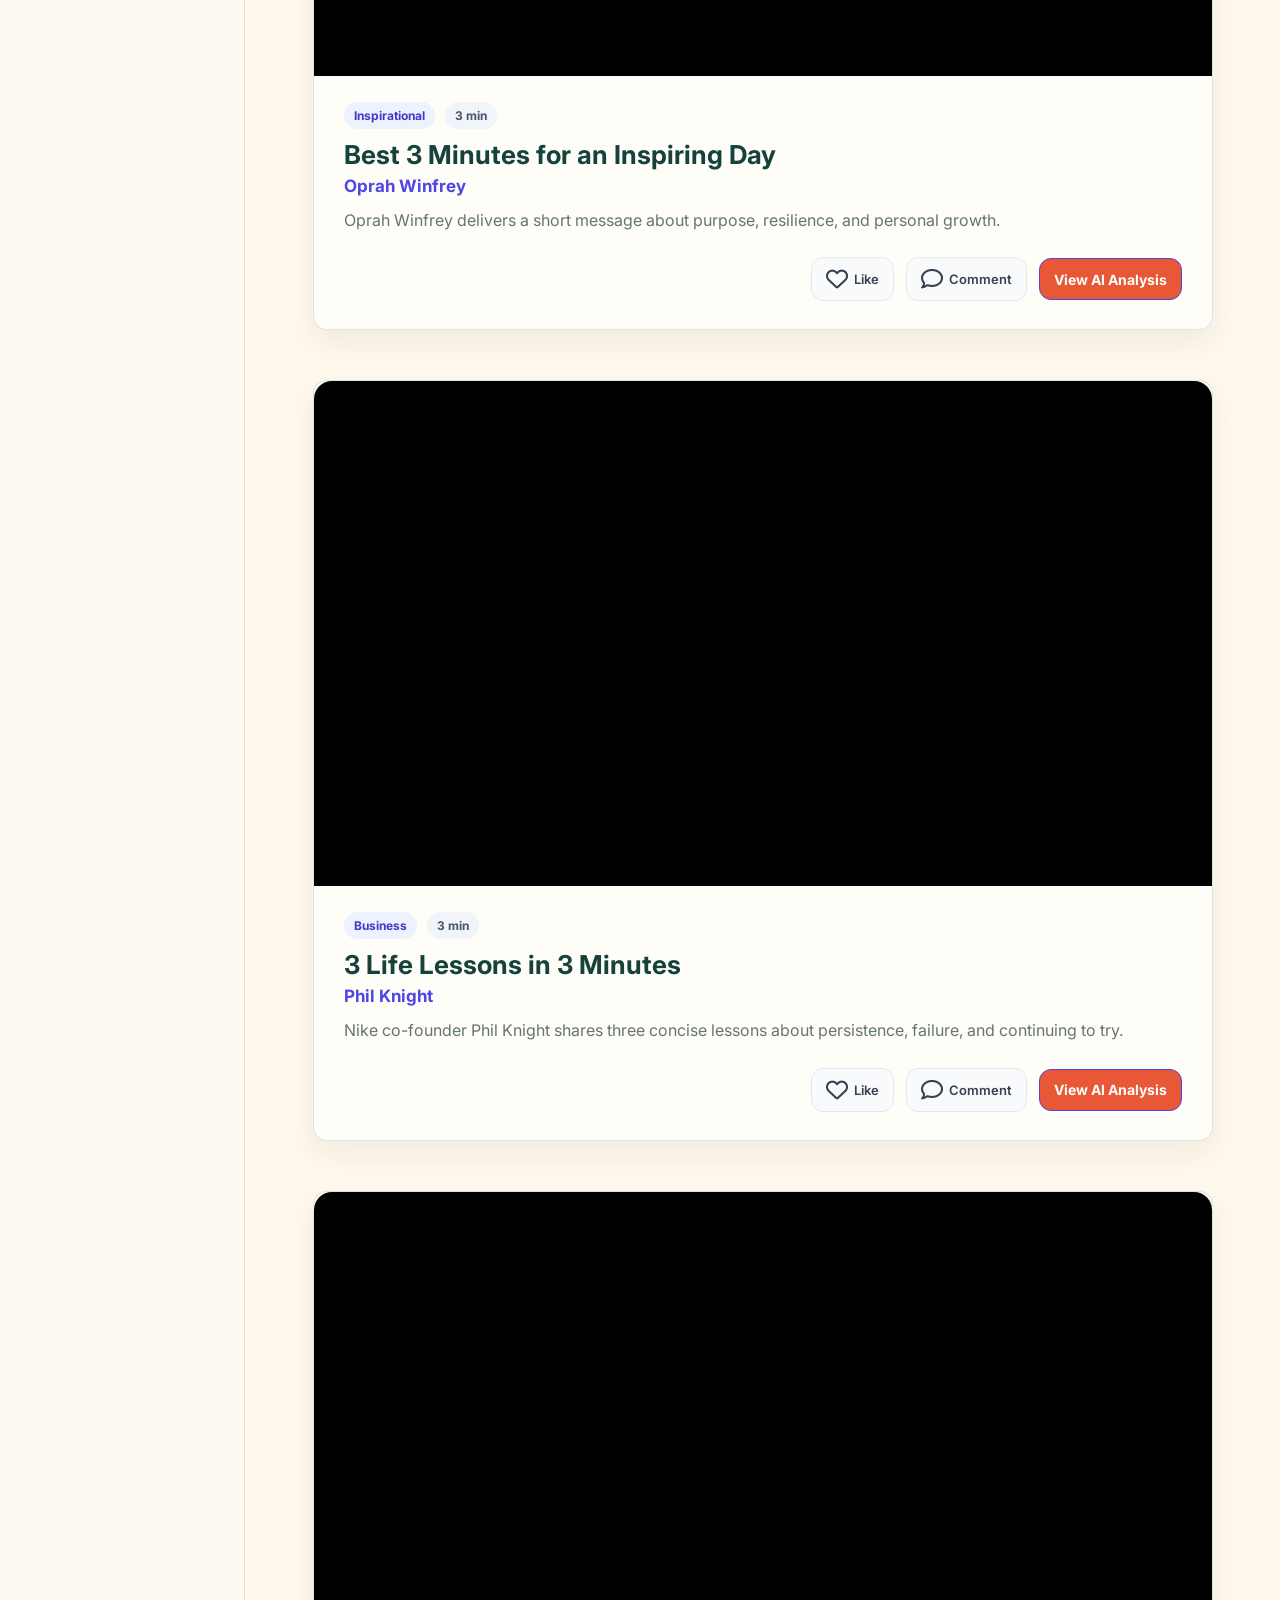
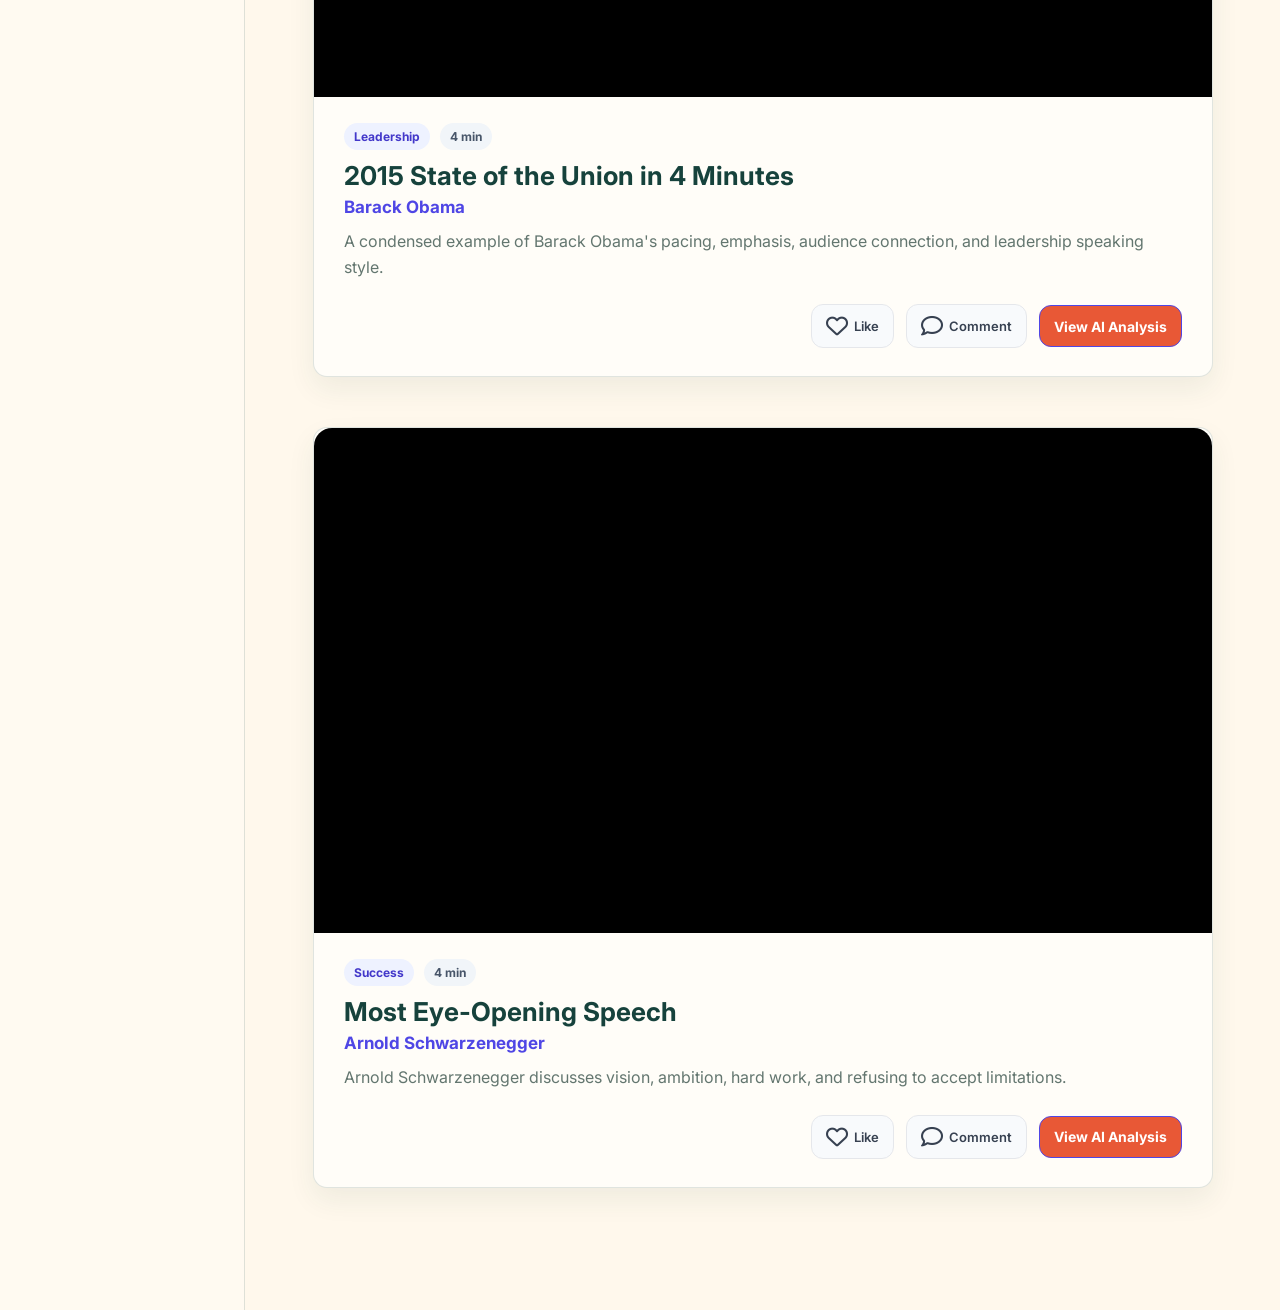
==== commit ff87c05f: "Update project" ====
--- a/Frontend/html-files/community.html
+++ b/Frontend/html-files/community.html
@@ -8,7 +8,7 @@
     <meta name="viewport"
           content="width=device-width, initial-scale=1.0">
 
-    <title>SpeakUp AI | Community</title>
+    <title>ImPromptU | Community</title>
 
     <!-- Main CSS -->
     <link rel="stylesheet"
@@ -18,6 +18,8 @@
     <link rel="stylesheet"
           href="../css files(Design)/community.css">
 
+    <link rel="stylesheet" href="../css files(Design)/app-theme.css">
+
     <!-- Google Font -->
     <link href="https://fonts.googleapis.com/css2?family=Inter:wght@300;400;500;600;700;800&display=swap"
           rel="stylesheet">
@@ -42,33 +44,33 @@
 
         <i class="fa-solid fa-microphone"></i>
 
-        <h2>SpeakUp AI</h2>
+        <h2>ImPromptU</h2>
 
     </div>
 
 <nav>
 
-    <a href="/">
+    <a href="index.html">
         <i class="fa-solid fa-house"></i>
         <span>Home</span>
     </a>
 
-    <a href="/practice">
+    <a href="practice.html">
         <i class="fa-solid fa-video"></i>
         <span>Practice</span>
     </a>
 
-    <a href="/portfolio">
+    <a href="portfolio.html">
         <i class="fa-solid fa-folder-open"></i>
         <span>Portfolio</span>
     </a>
 
-    <a href="/community">
+    <a class="active" href="community.html">
         <i class="fa-solid fa-users"></i>
         <span>Community</span>
     </a>
 
-    <a href="/progress">
+    <a href="progress.html">
         <i class="fa-solid fa-chart-line"></i>
         <span>Progress</span>
     </a>
@@ -113,57 +115,39 @@
 
 <div class="category-bar">
 
-<button class="category active">
+<button class="category active" data-category="all" type="button">
 
     All
 
 </button>
 
-<button class="category">
-
-    Original Oratory
-
-</button>
-
-<button class="category">
-
-    Informative
-
-</button>
-
-<button class="category">
-
-    Persuasive
-
-</button>
-
-<button class="category">
-
-    Impromptu
-
-</button>
-
-<button class="category">
-
-    Extemporaneous
-
-</button>
-
-<button class="category">
-
-    Congressional Debate
-
-</button>
-
-<button class="category">
-
-    TED Talks
-
-</button>
-
-<button class="category">
-
-    Toastmasters
+<button class="category" data-category="motivational" type="button">
+
+    Motivational
+
+</button>
+
+<button class="category" data-category="inspirational" type="button">
+
+    Inspirational
+
+</button>
+
+<button class="category" data-category="business" type="button">
+
+    Business
+
+</button>
+
+<button class="category" data-category="leadership" type="button">
+
+    Leadership
+
+</button>
+
+<button class="category" data-category="success" type="button">
+
+    Success
 
 </button>
 
@@ -175,228 +159,7 @@
 
 <section class="reels-feed">
 
-<!-- =====================================
-REEL 1
-===================================== -->
-
-<div class="reel-card">
-
-<div class="video-container">
-
-<iframe
-
-id="speechVideo"
-
-src=""
-
-title="Speech Video"
-
-allowfullscreen>
-
-</iframe>
-
-</div>
-
-<div class="reel-overlay">
-
-<div class="speaker-info">
-
-<h2>
-
-Original Oratory Champion
-
-</h2>
-
-<p>
-
-A championship-winning Original Oratory speech.
-
-</p>
-
-</div>
-
-<div class="reel-actions">
-
-<button class="action-btn">
-
-<i class="fa-solid fa-heart"></i>
-
-<span>3.1k</span>
-
-</button>
-
-<button class="action-btn">
-
-<i class="fa-solid fa-comment"></i>
-
-<span>241</span>
-
-</button>
-
-<button class="action-btn analysis-btn">
-
-<i class="fa-solid fa-chart-line"></i>
-
-Analysis
-
-</button>
-
-</div>
-
-</div>
-
-</div>
-
-        <!-- =====================================
-             REEL 2 - INFORMATIVE
-        ====================================== -->
-
-        <div class="reel-card">
-
-            <div class="video-container">
-
-                <iframe
-                    src=""
-                    title="Informative Speech"
-                    allowfullscreen>
-                </iframe>
-
-            </div>
-
-            <div class="reel-overlay">
-
-                <div class="speaker-info">
-
-                    <h2>Informative Speech Champion</h2>
-
-                    <p>Learn how top speakers educate and engage an audience.</p>
-
-                </div>
-
-                <div class="reel-actions">
-
-                    <button class="action-btn">
-                        <i class="fa-solid fa-heart"></i>
-                        <span>2.8k</span>
-                    </button>
-
-                    <button class="action-btn">
-                        <i class="fa-solid fa-comment"></i>
-                        <span>198</span>
-                    </button>
-
-                    <button class="action-btn analysis-btn">
-                        <i class="fa-solid fa-chart-line"></i>
-                        Analysis
-                    </button>
-
-                </div>
-
-            </div>
-
-        </div>
-
-
-
-        <!-- =====================================
-             REEL 3 - IMPROMPTU
-        ====================================== -->
-
-        <div class="reel-card">
-
-            <div class="video-container">
-
-                <iframe
-                    src=""
-                    title="Impromptu Speech"
-                    allowfullscreen>
-                </iframe>
-
-            </div>
-
-            <div class="reel-overlay">
-
-                <div class="speaker-info">
-
-                    <h2>Impromptu Champion</h2>
-
-                    <p>Quick thinking and confident speaking under pressure.</p>
-
-                </div>
-
-                <div class="reel-actions">
-
-                    <button class="action-btn">
-                        <i class="fa-solid fa-heart"></i>
-                        <span>4.4k</span>
-                    </button>
-
-                    <button class="action-btn">
-                        <i class="fa-solid fa-comment"></i>
-                        <span>327</span>
-                    </button>
-
-                    <button class="action-btn analysis-btn">
-                        <i class="fa-solid fa-chart-line"></i>
-                        Analysis
-                    </button>
-
-                </div>
-
-            </div>
-
-        </div>
-
-
-
-        <!-- =====================================
-             REEL 4 - PERSUASIVE
-        ====================================== -->
-
-        <div class="reel-card">
-
-            <div class="video-container">
-
-                <iframe
-                    src=""
-                    title="Persuasive Speech"
-                    allowfullscreen>
-                </iframe>
-
-            </div>
-
-            <div class="reel-overlay">
-
-                <div class="speaker-info">
-
-                    <h2>Persuasive Speaking</h2>
-
-                    <p>Discover speeches that inspire audiences to take action.</p>
-
-                </div>
-
-                <div class="reel-actions">
-
-                    <button class="action-btn">
-                        <i class="fa-solid fa-heart"></i>
-                        <span>5.7k</span>
-                    </button>
-
-                    <button class="action-btn">
-                        <i class="fa-solid fa-comment"></i>
-                        <span>412</span>
-                    </button>
-
-                    <button class="action-btn analysis-btn">
-                        <i class="fa-solid fa-chart-line"></i>
-                        Analysis
-                    </button>
-
-                </div>
-
-            </div>
-
-        </div>
+    <div id="communityReels" class="community-reels"></div>
 
     </section>
 
@@ -509,4 +272,4 @@
 <script src="../js files (Functionality)/community.js"></script>
 
 </body>
-</html>+</html>
--- a/Frontend/css files(Design)/style.css
+++ b/Frontend/css files(Design)/style.css
@@ -440,4 +440,4 @@
 
 }
 
-}+}
--- a/Frontend/css files(Design)/community.css
+++ b/Frontend/css files(Design)/community.css
@@ -638,7 +638,7 @@
 
 }
 
-.reel-card:hover iframe{
+.reel-card:hover .video-container iframe{
 
     transform:scale(1.02);
 
@@ -814,4 +814,23 @@
 
     }
 
-}+}
+
+/* Dynamically generated YouTube speech reels */
+.community-reels { width: 100%; display: flex; flex-direction: column; align-items: center; gap: 50px; }
+.video-wrapper { position: relative; width: 100%; aspect-ratio: 16 / 9; overflow: hidden; border-radius: 18px 18px 0 0; background: #000; }
+.video-wrapper iframe { display: block; width: 100%; height: 100%; border: 0; }
+.reel-card .speaker-info { max-width: none; color: #111827; padding: 26px 30px 12px; }
+.reel-card .speaker-info h2 { font-size: 26px; margin: 0 0 6px; }
+.reel-card .speaker-info h3 { margin: 0 0 12px; color: #4f46e5; font-size: 17px; }
+.reel-card .speaker-info p { color: #6b7280; margin: 0; }
+.speech-meta { display: flex; align-items: center; flex-wrap: wrap; gap: 10px; margin-bottom: 10px; }
+.speech-category, .speech-duration { display: inline-flex; align-items: center; padding: 6px 10px; border-radius: 999px; font-size: 12px; font-weight: 700; }
+.speech-category { color: #4338ca; background: #eef2ff; }
+.speech-duration { color: #475569; background: #f1f5f9; }
+.reel-card .reel-actions { display: flex; flex-direction: row; align-items: center; justify-content: flex-end; gap: 12px; padding: 12px 30px 28px; }
+.reel-card .action-btn, .reel-card .analysis-btn { width: auto; height: auto; min-height: 42px; border-radius: 12px; padding: 10px 14px; flex-direction: row; background: #f8fafc; border: 1px solid #e5e7eb; color: #374151; }
+.reel-card .action-btn:hover { color: white; border-color: #4f46e5; }
+.reel-card .like-btn.liked { background: #ef4444; border-color: #ef4444; color: white; }
+.reel-card .analysis-btn { background: #4f46e5; border-color: #4f46e5; color: white; font-size: 14px; }
+@media (max-width: 768px) { .reel-card .speaker-info { padding: 22px 20px 10px; } .reel-card .reel-actions { justify-content: flex-start; flex-wrap: wrap; padding: 12px 20px 22px; } }
--- a/Frontend/css files(Design)/app-theme.css
+++ b/Frontend/css files(Design)/app-theme.css
@@ -0,0 +1,24 @@
+/* Shared PromptU application theme — loaded after each page's feature stylesheet. */
+:root { --cream:#fff8ec; --paper:#fffdf8; --pine:#16423c; --pine-soft:#2e6459; --coral:#e85836; --sun:#f5bb4b; --mist:#dceddf; --ink:#17352f; --muted:#63766f; }
+body { background:var(--cream) !important; color:var(--ink) !important; font-family:Manrope,Inter,Arial,sans-serif !important; }
+.container { min-height:100vh; background:var(--cream); }
+.sidebar { width:245px; padding:29px 18px; border-right:1px solid rgba(22,66,60,.14); background:#fffaf1; }
+.logo { color:var(--pine); }.logo i { background:var(--coral); color:#fffaf0; border-radius:50% 50% 50% 8px; transform:rotate(-45deg); }.logo i::before { display:inline-block; transform:rotate(45deg); }
+.sidebar nav { gap:7px; }.sidebar nav a { color:var(--muted); border-radius:9px; font-size:14px; }.sidebar nav a:hover,.sidebar nav a.active { color:#fffaf0; background:var(--pine); }
+.main { background:var(--cream) !important; padding:42px !important; }
+.main h1,.practice-header h1,.portfolio-header h1,.community-header h1,.progress-header h1 { color:var(--pine) !important; letter-spacing:-.04em; }
+.main p,.practice-header p,.portfolio-header p,.community-header p,.progress-header p { color:var(--muted) !important; }
+.badge { background:#fce7c4 !important; color:#a64a2f !important; border:0 !important; border-radius:999px !important; font-size:12px !important; }
+.primary-btn,.analyze-btn { border:0 !important; border-radius:8px !important; background:var(--coral) !important; color:#fffaf0 !important; box-shadow:0 9px 20px rgba(232,88,54,.16); }.primary-btn:hover,.analyze-btn:hover { background:#c9462c !important; transform:translateY(-2px); }
+.secondary-btn { border-color:rgba(22,66,60,.18) !important; color:var(--pine) !important; background:transparent !important; border-radius:8px !important; }.secondary-btn:hover { background:#fce7c4 !important; }
+.studio-card,.practice-card,.progress-card,.goals-card,.coach-center,.share-card,.feedback-card,.achievements-card,.stat-card,.speech-card,.reel-card,.analysis-content { background:var(--paper) !important; border:1px solid rgba(22,66,60,.13) !important; border-radius:14px !important; box-shadow:0 12px 28px rgba(22,66,60,.07) !important; }
+.studio-card h2,.practice-card h2,.progress-card h2,.goals-card h2,.coach-center h2,.share-card h2,.feedback-card h2,.achievements-card h2,.speech-card h2,.speech-card h3,.reel-card h2,.analysis-content h2,.analysis-content h3 { color:var(--pine) !important; }
+.card-header i,.stat-card i,.stat-icon i,.feedback-box i,.coach-card i,.speech-menu,.portfolio-toolbar i { color:var(--coral) !important; }
+input,textarea,select,.form-group select { border-color:rgba(22,66,60,.2) !important; border-radius:8px !important; background:#fffdf8 !important; color:var(--ink) !important; } input:focus,textarea:focus,select:focus,.form-group select:focus { border-color:var(--coral) !important; box-shadow:0 0 0 3px rgba(232,88,54,.12) !important; }
+.camera-wrapper,.video-container { background:var(--pine) !important; border-radius:12px !important; }.camera-placeholder { background:var(--mist) !important; color:var(--pine) !important; }.recording-status,.recording-pill { background:#fce7c4 !important; color:#a64a2f !important; }.record-dot { background:var(--coral) !important; }
+.feedback-box,.analysis-box,.goal-item,.coach-card,.achievement,.chart-placeholder { background:#fffaf1 !important; border-color:rgba(22,66,60,.14) !important; }.feedback-box:hover,.analysis-box:hover,.goal-item:hover,.coach-card:hover,.achievement:hover { background:#fce7c4 !important; }
+.overall-score h2,.analysis-score h1,.analysis-box span,.feedback-top span,.stat-information h2 { color:var(--coral) !important; }.skill-fill { background:linear-gradient(90deg,var(--coral),var(--sun)) !important; }.skill-bar { background:#e6eee6 !important; }
+.category { color:var(--pine) !important; background:#fffdf8 !important; border-color:rgba(22,66,60,.16) !important; }.category:hover,.category.active { color:#fffaf0 !important; background:var(--pine) !important; border-color:var(--pine) !important; }
+.portfolio-toolbar,.search-box { background:transparent !important; }.speech-thumbnail,.video-container { background:var(--pine) !important; }.visibility.public,.speech-type { background:#dceddf !important; color:var(--pine) !important; }.analysis-btn { background:var(--coral) !important; }.reel-overlay { background:linear-gradient(transparent,rgba(22,66,60,.91)) !important; }.action-btn:hover { background:var(--coral) !important; }
+.feedback-item { border-left-color:var(--coral) !important; background:#fffaf1 !important; }.connected { background:var(--mist) !important; color:var(--pine) !important; }.goal-item input { accent-color:var(--coral) !important; }
+@media (max-width:800px) { .sidebar { width:100%; }.main { padding:25px !important; } }
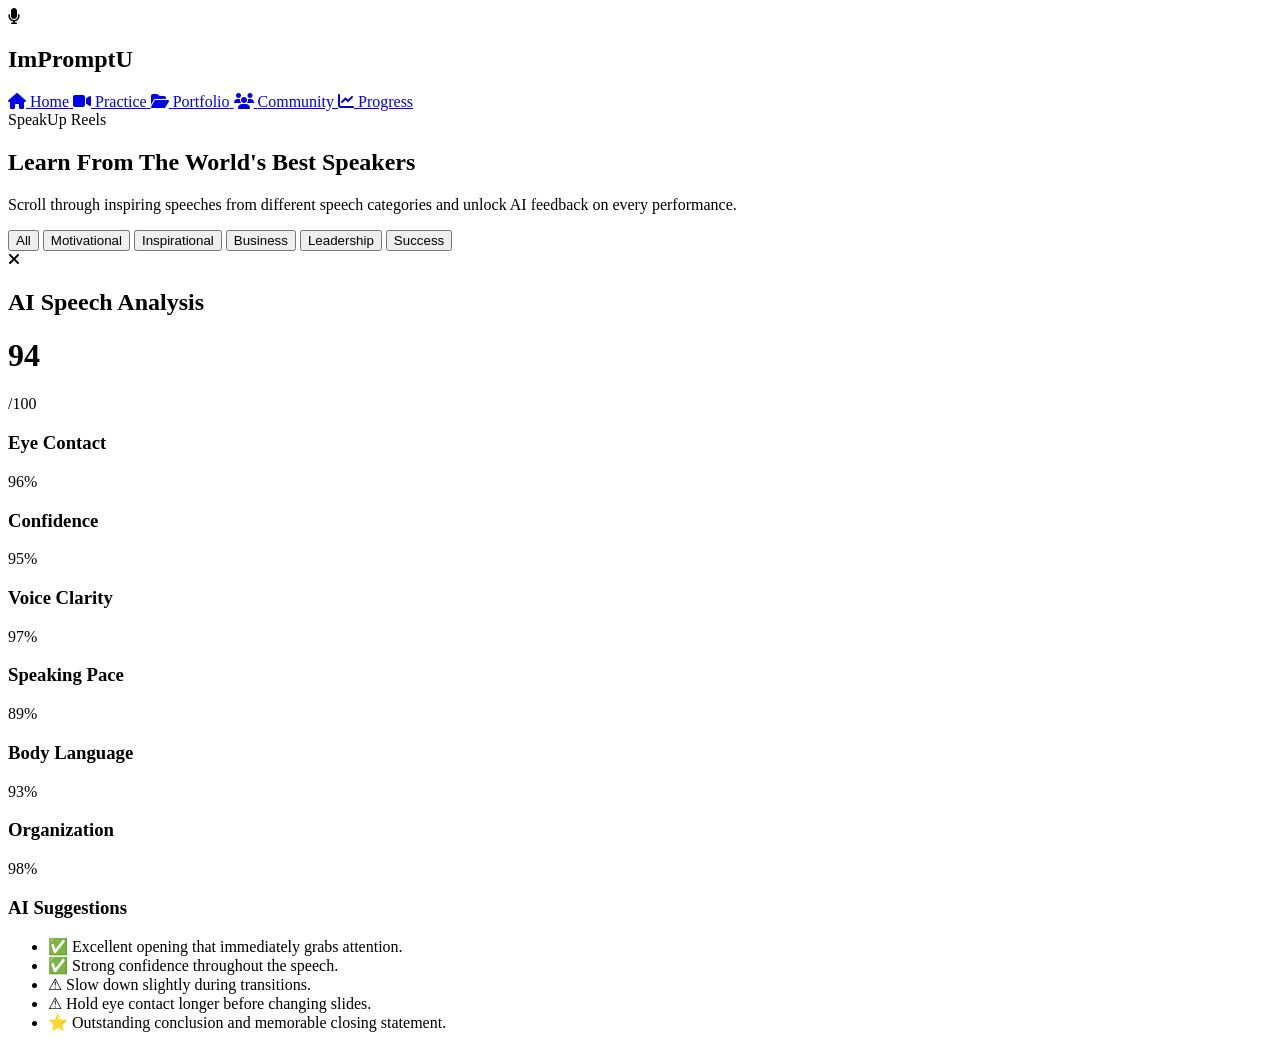
==== commit f71553e6: "Fix Vercel deployment without large video files" ====
--- a/Frontend/html-files/community.html
+++ b/Frontend/html-files/community.html
@@ -12,13 +12,13 @@
 
     <!-- Main CSS -->
     <link rel="stylesheet"
-          href="../css files(Design)/style.css">
+          href="/css files(Design)/style.css">
 
     <!-- Community CSS -->
     <link rel="stylesheet"
-          href="../css files(Design)/community.css">
-
-    <link rel="stylesheet" href="../css files(Design)/app-theme.css">
+          href="/css files(Design)/community.css">
+
+    <link rel="stylesheet" href="/css files(Design)/app-theme.css">
 
     <!-- Google Font -->
     <link href="https://fonts.googleapis.com/css2?family=Inter:wght@300;400;500;600;700;800&display=swap"
@@ -50,27 +50,27 @@
 
 <nav>
 
-    <a href="index.html">
+    <a href="/">
         <i class="fa-solid fa-house"></i>
         <span>Home</span>
     </a>
 
-    <a href="practice.html">
+    <a href="/practice">
         <i class="fa-solid fa-video"></i>
         <span>Practice</span>
     </a>
 
-    <a href="portfolio.html">
+    <a href="/portfolio">
         <i class="fa-solid fa-folder-open"></i>
         <span>Portfolio</span>
     </a>
 
-    <a class="active" href="community.html">
+    <a class="active" href="/community">
         <i class="fa-solid fa-users"></i>
         <span>Community</span>
     </a>
 
-    <a href="progress.html">
+    <a href="/progress">
         <i class="fa-solid fa-chart-line"></i>
         <span>Progress</span>
     </a>
@@ -269,7 +269,7 @@
 
 </div>
 
-<script src="../js files (Functionality)/community.js"></script>
+<script src="/js files (Functionality)/community.js"></script>
 
 </body>
 </html>
